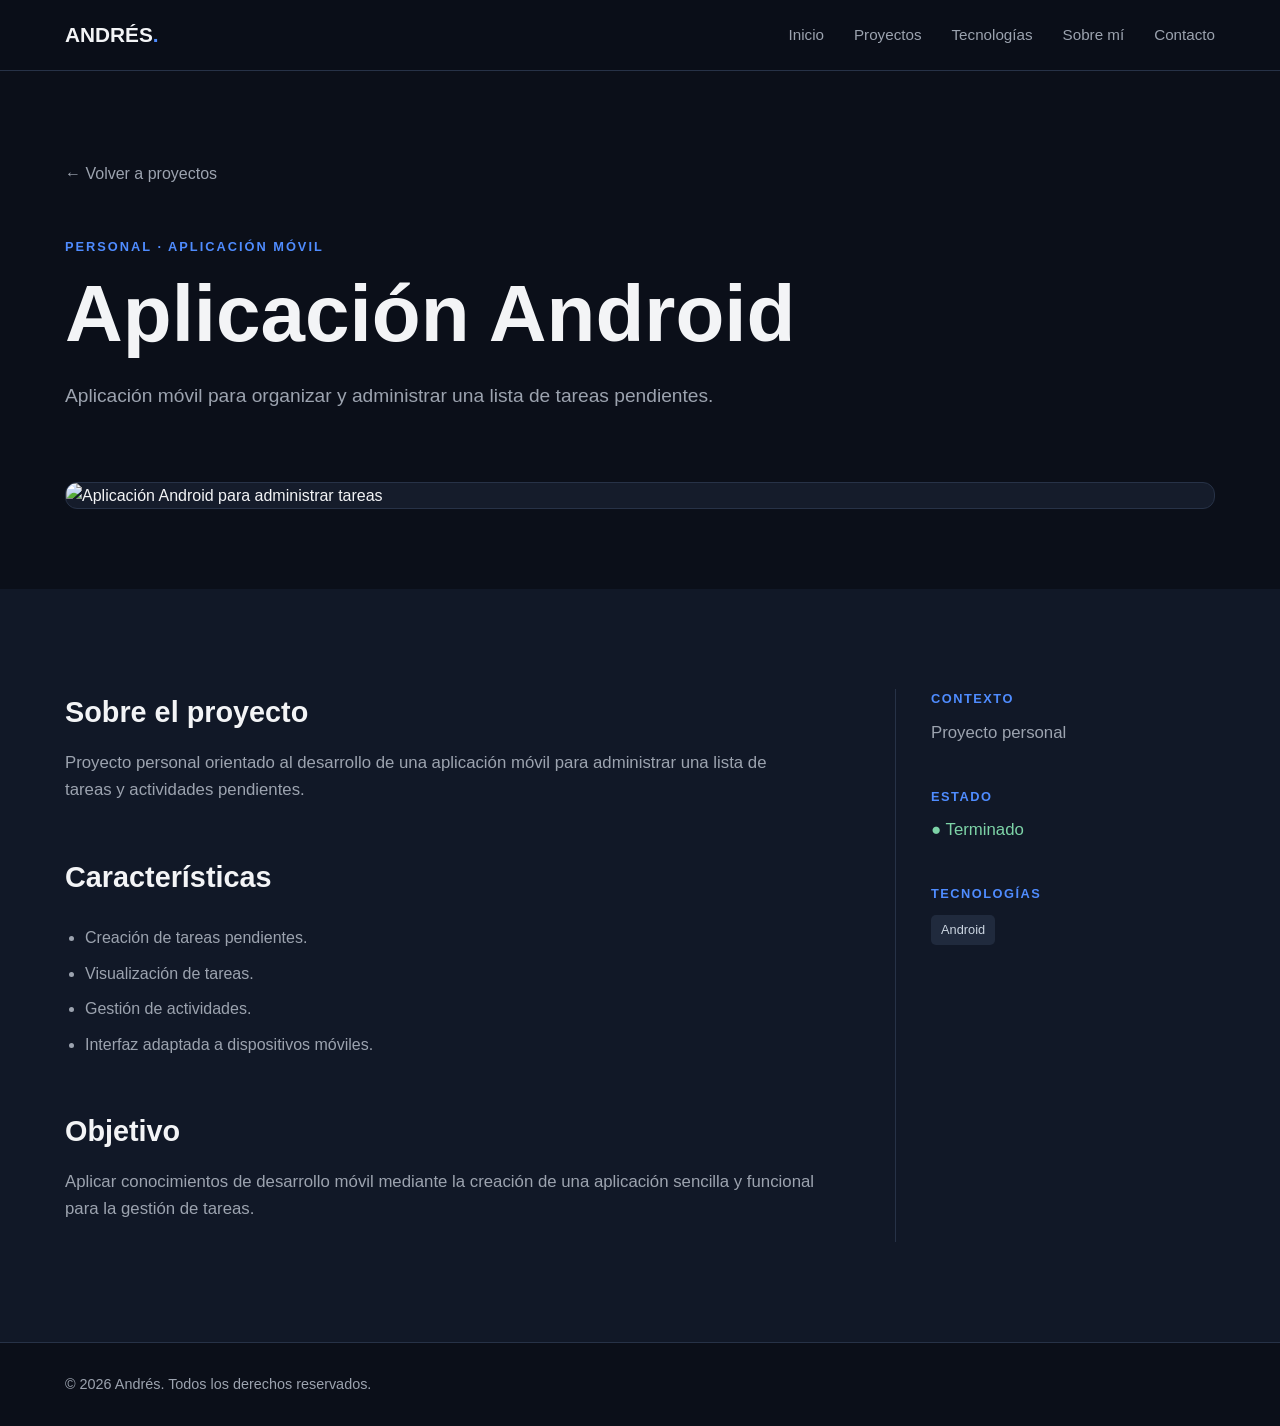
==== proyectos/android.html @ 8a7c80e4 "Agregar proyectos al portafolio" ====
<!DOCTYPE html>
<html lang="es">

<head>
    <meta charset="UTF-8">
    <meta name="viewport" content="width=device-width, initial-scale=1.0">

    <title>Aplicación Android | Andrés</title>

    <link rel="stylesheet" href="../style.css">
</head>

<body>

<header class="navbar">
    <div class="container nav-container">

        <a href="../index.html" class="logo">
            ANDRÉS<span>.</span>
        </a>

        <nav>
            <a href="../index.html#inicio">Inicio</a>
            <a href="../index.html#proyectos">Proyectos</a>
            <a href="../index.html#tecnologias">Tecnologías</a>
            <a href="../index.html#sobre-mi">Sobre mí</a>
            <a href="../index.html#contacto">Contacto</a>
        </nav>

    </div>
</header>


<main>

<section class="project-detail-hero">

    <div class="container">

        <a href="../index.html#proyectos" class="back-link">
            ← Volver a proyectos
        </a>

        <p class="project-detail-category">
            PERSONAL · APLICACIÓN MÓVIL
        </p>

        <h1>Aplicación Android</h1>

        <p class="project-detail-subtitle">
            Aplicación móvil para organizar y administrar una lista
            de tareas pendientes.
        </p>

    </div>

</section>


<section class="project-detail-image-section">

    <div class="container">

        <div class="project-detail-image">
            <img
                src="../assets/android.jpg"
                alt="Aplicación Android para administrar tareas">
        </div>

    </div>

</section>


<section class="project-detail-content">

    <div class="container project-detail-grid">

        <div>

            <h2>Sobre el proyecto</h2>

            <p>
                Proyecto personal orientado al desarrollo de una aplicación
                móvil para administrar una lista de tareas y actividades
                pendientes.
            </p>


            <h2>Características</h2>

            <ul class="project-list">

                <li>Creación de tareas pendientes.</li>
                <li>Visualización de tareas.</li>
                <li>Gestión de actividades.</li>
                <li>Interfaz adaptada a dispositivos móviles.</li>

            </ul>


            <h2>Objetivo</h2>

            <p>
                Aplicar conocimientos de desarrollo móvil mediante la
                creación de una aplicación sencilla y funcional para
                la gestión de tareas.
            </p>

        </div>


        <aside class="project-sidebar">

            <div class="sidebar-block">
                <h3>Contexto</h3>
                <p>Proyecto personal</p>
            </div>

            <div class="sidebar-block">
                <h3>Estado</h3>
                <p class="status">● Terminado</p>
            </div>

            <div class="sidebar-block">

                <h3>Tecnologías</h3>

                <div class="technologies">
                    <span>Android</span>
                </div>

            </div>

        </aside>

    </div>

</section>

</main>


<footer>

    <div class="container">
        <p>© 2026 Andrés. Todos los derechos reservados.</p>
    </div>

</footer>

</body>

</html>
---- style.css ----
/* =========================
   VARIABLES
========================= */

:root {
    --background: #0b0f19;
    --background-light: #111827;
    --card: #151c2b;
    --border: #273247;

    --text: #f3f4f6;
    --text-muted: #9ca3af;

    --accent: #4f8cff;
    --accent-hover: #6a9eff;

    --max-width: 1150px;
}


/* =========================
   RESET
========================= */

* {
    margin: 0;
    padding: 0;
    box-sizing: border-box;
}

html {
    scroll-behavior: smooth;
}

body {
    font-family: Arial, Helvetica, sans-serif;
    background: var(--background);
    color: var(--text);
    line-height: 1.6;
}

a {
    color: inherit;
    text-decoration: none;
}


/* =========================
   GENERAL
========================= */

.container {
    width: min(90%, var(--max-width));
    margin: auto;
}

section {
    padding: 100px 0;
}

.section-heading {
    max-width: 700px;
    margin-bottom: 50px;
}

.section-tag {
    color: var(--accent);
    font-size: 0.8rem;
    font-weight: bold;
    letter-spacing: 2px;
    margin-bottom: 10px;
}

.section-heading h2 {
    font-size: 2.5rem;
    margin-bottom: 15px;
}

.section-heading > p:last-child {
    color: var(--text-muted);
}


/* =========================
   NAVBAR
========================= */

.navbar {
    position: sticky;
    top: 0;
    z-index: 1000;

    background: rgba(11, 15, 25, 0.9);
    border-bottom: 1px solid var(--border);
    backdrop-filter: blur(10px);
}

.nav-container {
    min-height: 70px;

    display: flex;
    align-items: center;
    justify-content: space-between;
}

.logo {
    font-size: 1.3rem;
    font-weight: bold;
}

.logo span {
    color: var(--accent);
}

nav {
    display: flex;
    gap: 30px;
}

nav a {
    color: var(--text-muted);
    font-size: 0.95rem;
    transition: 0.2s;
}

nav a:hover {
    color: var(--text);
}


/* =========================
   HERO
========================= */

.hero {
    min-height: 80vh;

    display: flex;
    align-items: center;

    background:
        radial-gradient(
            circle at 80% 20%,
            rgba(79, 140, 255, 0.12),
            transparent 35%
        );
}

.hero-content {
    max-width: 900px;
}

.hero-tag {
    color: var(--accent);
    font-size: 0.9rem;
    font-weight: bold;
    letter-spacing: 3px;
    margin-bottom: 20px;
}

.hero h1 {
    font-size: clamp(3rem, 7vw, 5.5rem);
    line-height: 1.05;
    max-width: 950px;
    margin-bottom: 30px;
}

.hero h1 span {
    color: var(--accent);
}

.hero-description {
    color: var(--text-muted);
    font-size: 1.15rem;
    max-width: 650px;
    margin-bottom: 35px;
}

.hero-buttons {
    display: flex;
    gap: 15px;
    flex-wrap: wrap;
}

.btn {
    display: inline-block;
    padding: 13px 24px;
    border-radius: 7px;
    font-weight: bold;
    transition: 0.2s;
}

.btn-primary {
    background: var(--accent);
    color: white;
}

.btn-primary:hover {
    background: var(--accent-hover);
}

.btn-secondary {
    border: 1px solid var(--border);
}

.btn-secondary:hover {
    border-color: var(--accent);
}


/* =========================
   PROJECTS
========================= */

.projects-section {
    background: var(--background-light);
}

.featured-projects {
    display: grid;
    grid-template-columns: repeat(2, 1fr);
    gap: 25px;
}

.project-card {
    background: var(--card);
    border: 1px solid var(--border);
    border-radius: 12px;
    overflow: hidden;

    transition:
        transform 0.2s,
        border-color 0.2s;
}

.project-card:hover {
    transform: translateY(-5px);
    border-color: var(--accent);
}

.project-featured {
    grid-column: span 2;
    display: grid;
    grid-template-columns: 1.2fr 1fr;
}

.project-image {
    min-height: 280px;
    background: #0f1522;
}
.project-image img {
    width: 100%;
    height: 100%;
    min-height: 280px;
    object-fit: cover;
    display: block;
}
.image-placeholder {
    height: 100%;

    display: flex;
    align-items: center;
    justify-content: center;

    color: var(--text-muted);
    font-size: 1.5rem;
    font-weight: bold;
}

.project-content {
    padding: 35px;
}

.project-category {
    color: var(--accent);
    font-size: 0.75rem;
    font-weight: bold;
    letter-spacing: 1.5px;
}

.project-content h3 {
    font-size: 1.8rem;
    margin: 12px 0;
}

.project-content p {
    color: var(--text-muted);
    margin-bottom: 25px;
}

.technologies {
    display: flex;
    flex-wrap: wrap;
    gap: 8px;
    margin-bottom: 25px;
}

.technologies span {
    padding: 5px 10px;

    background: #202a3d;
    border-radius: 5px;

    color: #cbd5e1;
    font-size: 0.8rem;
}

.project-link {
    color: var(--accent);
    font-weight: bold;
}


/* =========================
   TECHNOLOGIES
========================= */

.technology-grid {
    display: grid;
    grid-template-columns: repeat(2, 1fr);
    gap: 20px;
}

.technology-group {
    padding: 25px;

    border: 1px solid var(--border);
    border-radius: 10px;
}

.technology-group h3 {
    margin-bottom: 10px;
}

.technology-group p {
    color: var(--text-muted);
}


/* =========================
   ABOUT
========================= */

.about-section {
    background: var(--background-light);
}

.about-content {
    max-width: 800px;
}

.about-content p {
    color: var(--text-muted);
    font-size: 1.1rem;
    margin-bottom: 20px;
}


/* =========================
   CONTACT
========================= */

.contact-links {
    display: flex;
    gap: 15px;
    flex-wrap: wrap;
}

.contact-links a {
    padding: 12px 20px;

    border: 1px solid var(--border);
    border-radius: 7px;

    transition: 0.2s;
}

.contact-links a:hover {
    border-color: var(--accent);
    color: var(--accent);
}
/* =========================
   OTHER PROJECTS
========================= */

.other-projects-section {
    background: var(--background);
}

.other-projects-grid {
    display: grid;
    grid-template-columns: repeat(3, 1fr);
    gap: 20px;
}

.small-project-card {
    background: var(--card);
    border: 1px solid var(--border);
    border-radius: 10px;
    overflow: hidden;

    transition:
        transform 0.2s,
        border-color 0.2s;
}

.small-project-card:hover {
    transform: translateY(-4px);
    border-color: var(--accent);
}

.small-project-image {
    height: 180px;
    background: #0f1522;
}

.small-project-image img {
    width: 100%;
    height: 100%;
    object-fit: cover;
    display: block;
}

.small-project-content {
    padding: 25px;
}

.small-project-content h3 {
    margin: 10px 0;
    font-size: 1.25rem;
}

.small-project-content p {
    color: var(--text-muted);
    font-size: 0.95rem;
    margin-bottom: 20px;
}

/* =========================
   PROJECT DETAIL
========================= */

.project-detail-hero {
    padding: 90px 0 50px;
}

.back-link {
    display: inline-block;
    color: var(--text-muted);
    margin-bottom: 50px;
    transition: 0.2s;
}

.back-link:hover {
    color: var(--accent);
}

.project-detail-category {
    color: var(--accent);
    font-size: 0.8rem;
    font-weight: bold;
    letter-spacing: 2px;
    margin-bottom: 15px;
}

.project-detail-hero h1 {
    font-size: clamp(3rem, 7vw, 5rem);
    line-height: 1.05;
    margin-bottom: 25px;
}

.project-detail-subtitle {
    max-width: 750px;
    color: var(--text-muted);
    font-size: 1.2rem;
}

.project-detail-image-section {
    padding-top: 20px;
    padding-bottom: 80px;
}

.project-detail-image {
    width: 100%;
    max-height: 650px;
    overflow: hidden;

    border: 1px solid var(--border);
    border-radius: 12px;
    background: var(--card);
}

.project-detail-image img {
    width: 100%;
    display: block;
    object-fit: cover;
}

.project-detail-content {
    background: var(--background-light);
}

.project-detail-grid {
    display: grid;
    grid-template-columns: 1fr 320px;
    gap: 80px;
}

.project-detail-content h2 {
    font-size: 1.8rem;
    margin-bottom: 15px;
    margin-top: 50px;
}

.project-detail-content h2:first-child {
    margin-top: 0;
}

.project-detail-content p {
    color: var(--text-muted);
    margin-bottom: 20px;
    font-size: 1.05rem;
}

.project-list {
    margin: 25px 0;
    padding-left: 20px;
    color: var(--text-muted);
}

.project-list li {
    margin-bottom: 10px;
}

.project-sidebar {
    border-left: 1px solid var(--border);
    padding-left: 35px;
}

.sidebar-block {
    margin-bottom: 40px;
}

.sidebar-block h3 {
    font-size: 0.8rem;
    color: var(--accent);
    letter-spacing: 1.5px;
    text-transform: uppercase;
    margin-bottom: 10px;
}

.sidebar-block p {
    margin: 0;
}

.status {
    color: #7dd3a7 !important;
}

.project-external-link {
    display: inline-block;
}


/* =========================
   PROJECT DETAIL RESPONSIVE
========================= */

@media (max-width: 800px) {

    .project-detail-hero {
        padding: 60px 0 40px;
    }

    .project-detail-grid {
        grid-template-columns: 1fr;
        gap: 40px;
    }

    .project-sidebar {
        border-left: none;
        border-top: 1px solid var(--border);
        padding-left: 0;
        padding-top: 40px;
    }

}

/* =========================
   PROJECT VIDEO
========================= */

.project-detail-video {
    width: 100%;
    overflow: hidden;

    border: 1px solid var(--border);
    border-radius: 12px;

    background: #000;
}

.project-detail-video video {
    width: 100%;
    display: block;
}

.project-media-heading {
    margin-bottom: 30px;
}
/* =========================
   FOOTER
========================= */

footer {
    padding: 30px 0;

    border-top: 1px solid var(--border);

    color: var(--text-muted);
    font-size: 0.9rem;
}


/* =========================
   RESPONSIVE
========================= */

@media (max-width: 800px) {

    nav {
        display: none;
    }

    section {
        padding: 70px 0;
    }

    .hero {
        min-height: 75vh;
    }

    .hero h1 {
        font-size: 3rem;
    }

    .featured-projects {
        grid-template-columns: 1fr;
    }

    .project-featured {
        grid-column: span 1;
        display: block;
    }

    .technology-grid {
        grid-template-columns: 1fr;
    }

    .other-projects-grid {
        grid-template-columns: 1fr;
    }
}

@media (max-width: 500px) {

    .hero h1 {
        font-size: 2.5rem;
    }

    .project-content {
        padding: 25px;
    }

}
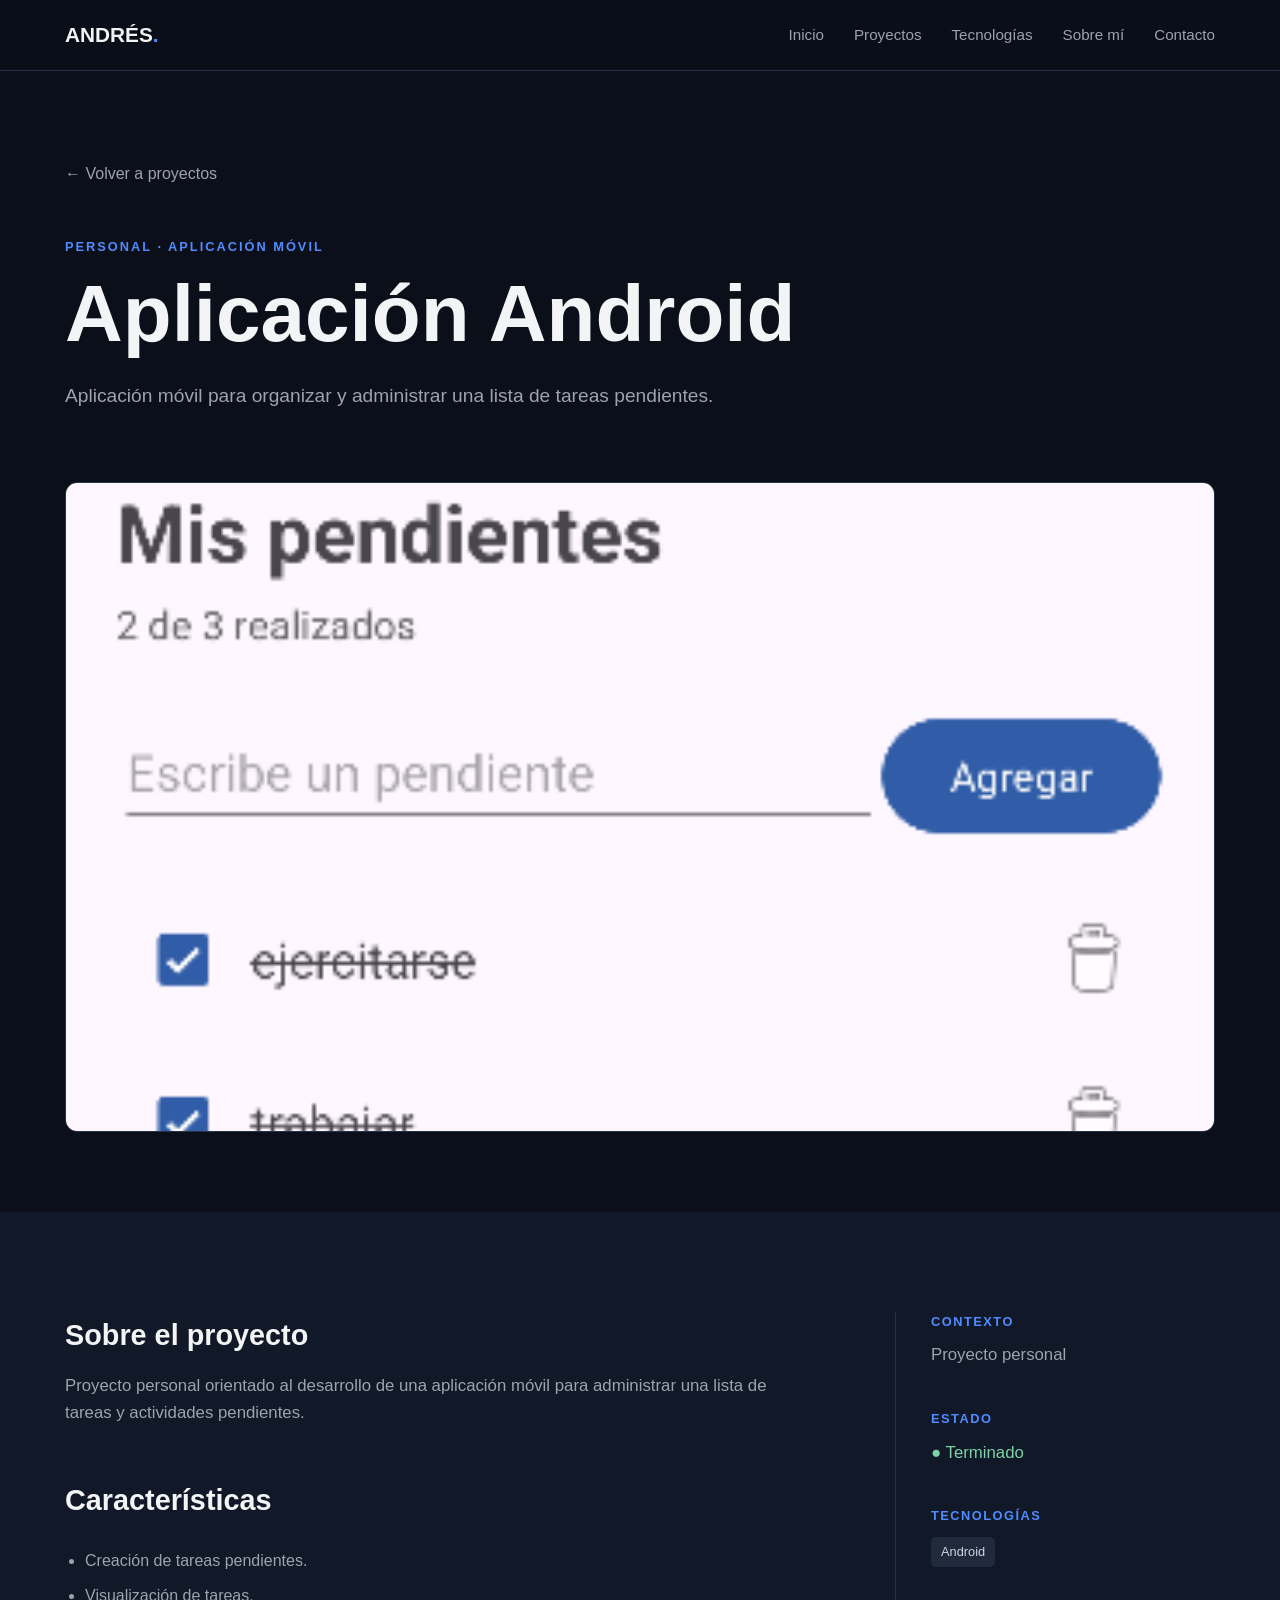
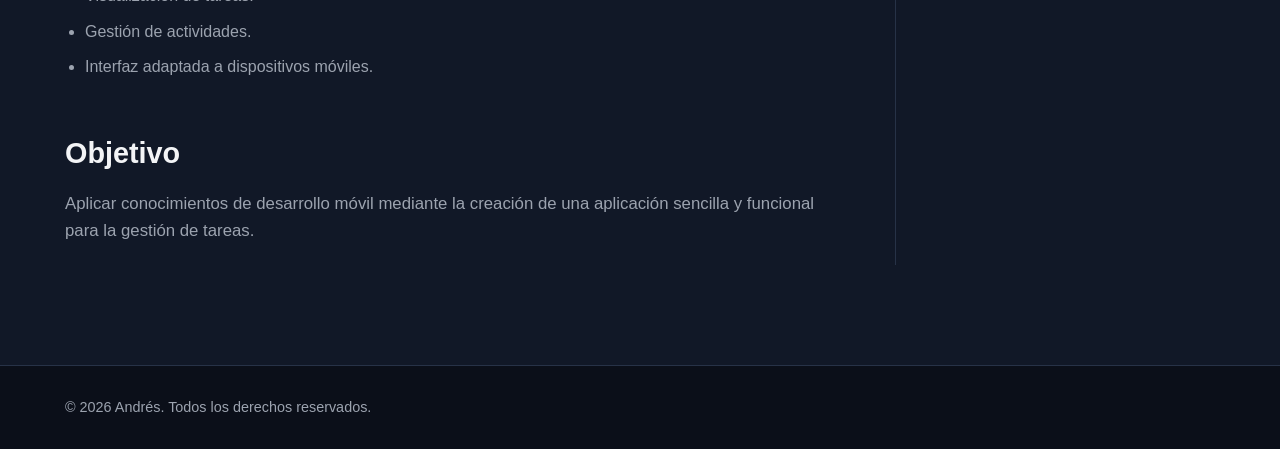
==== commit 842bfd69: "Mejorar textos" ====
--- a/proyectos/android.html
+++ b/proyectos/android.html
@@ -63,7 +63,7 @@
 
         <div class="project-detail-image">
             <img
-                src="../assets/android.jpg"
+                src="../assets/android.png"
                 alt="Aplicación Android para administrar tareas">
         </div>
 
--- a/style.css
+++ b/style.css
@@ -557,6 +557,11 @@
     color: #7dd3a7 !important;
 }
 
+.status-proceso{
+
+color: #d6e40c !important;
+}
+
 .project-external-link {
     display: inline-block;
 }
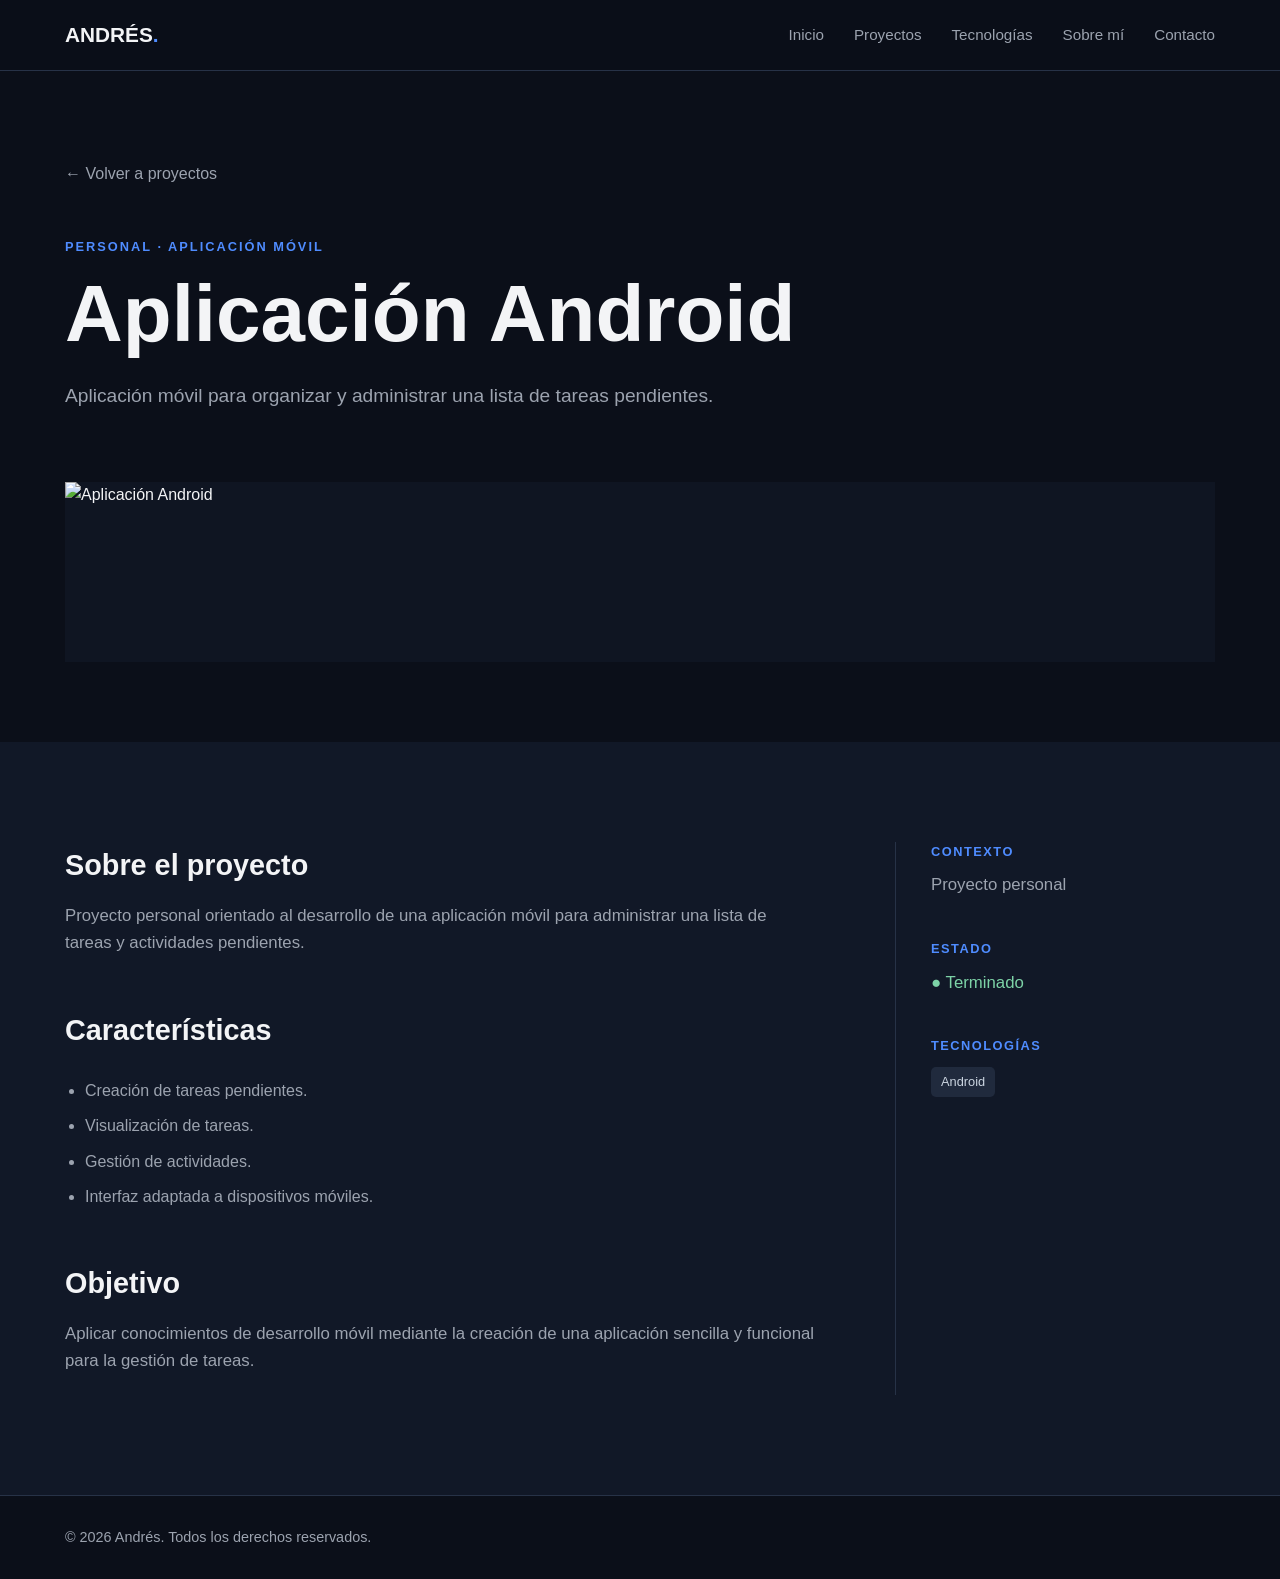
==== commit 5b74f5e9: "imagenes internas" ====
--- a/proyectos/android.html
+++ b/proyectos/android.html
@@ -61,11 +61,9 @@
 
     <div class="container">
 
-        <div class="project-detail-image">
-            <img
-                src="../assets/android.png"
-                alt="Aplicación Android para administrar tareas">
-        </div>
+         <div class="small-project-image">
+                            <img src="assets/android.png" alt="Aplicación Android">
+                        </div>
 
     </div>
 
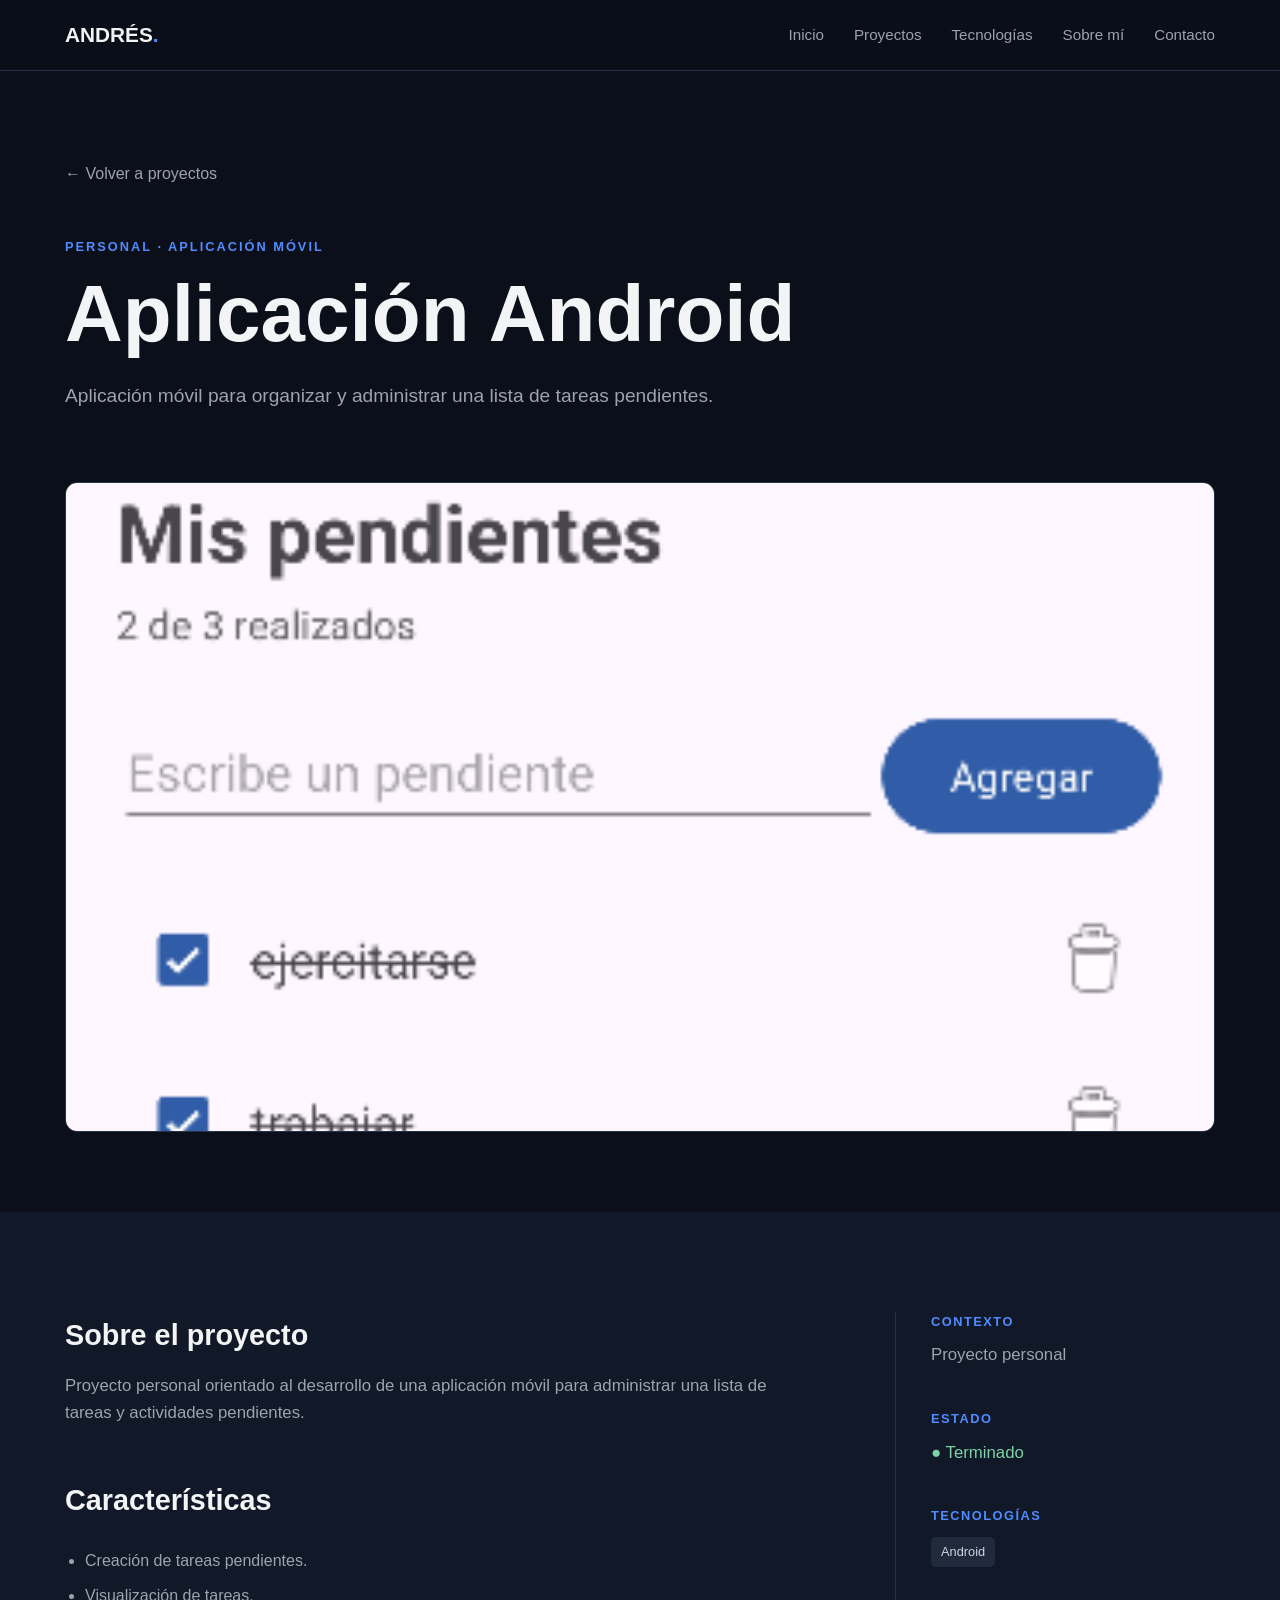
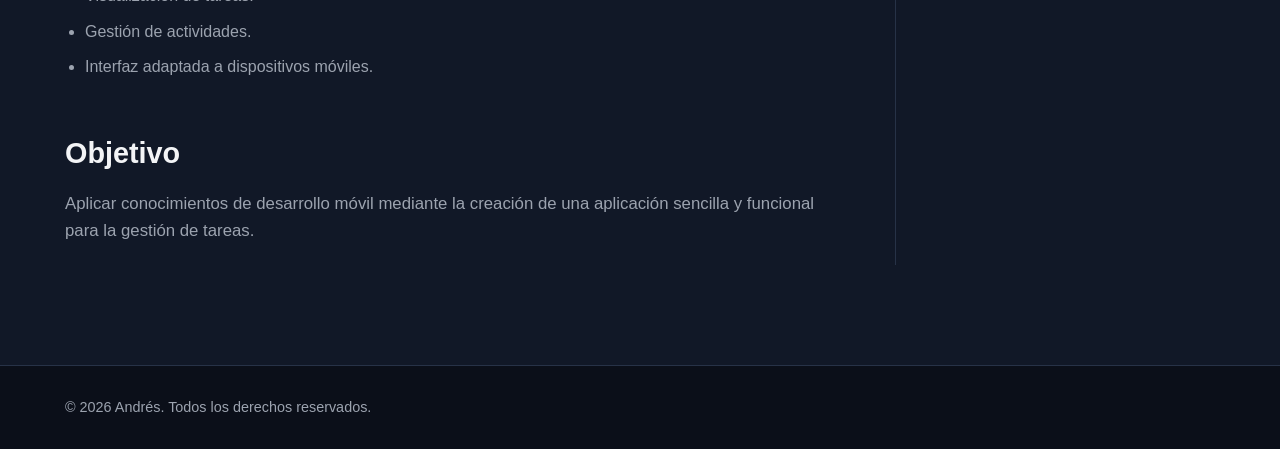
==== commit 1a82cd60: "imagenes internas" ====
--- a/proyectos/android.html
+++ b/proyectos/android.html
@@ -61,9 +61,11 @@
 
     <div class="container">
 
-         <div class="small-project-image">
-                            <img src="assets/android.png" alt="Aplicación Android">
-                        </div>
+         <div class="project-detail-image">
+            <img
+                src="../assets/android.png"
+                alt="Laboratorio de ciberseguridad">
+        </div>
 
     </div>
 
